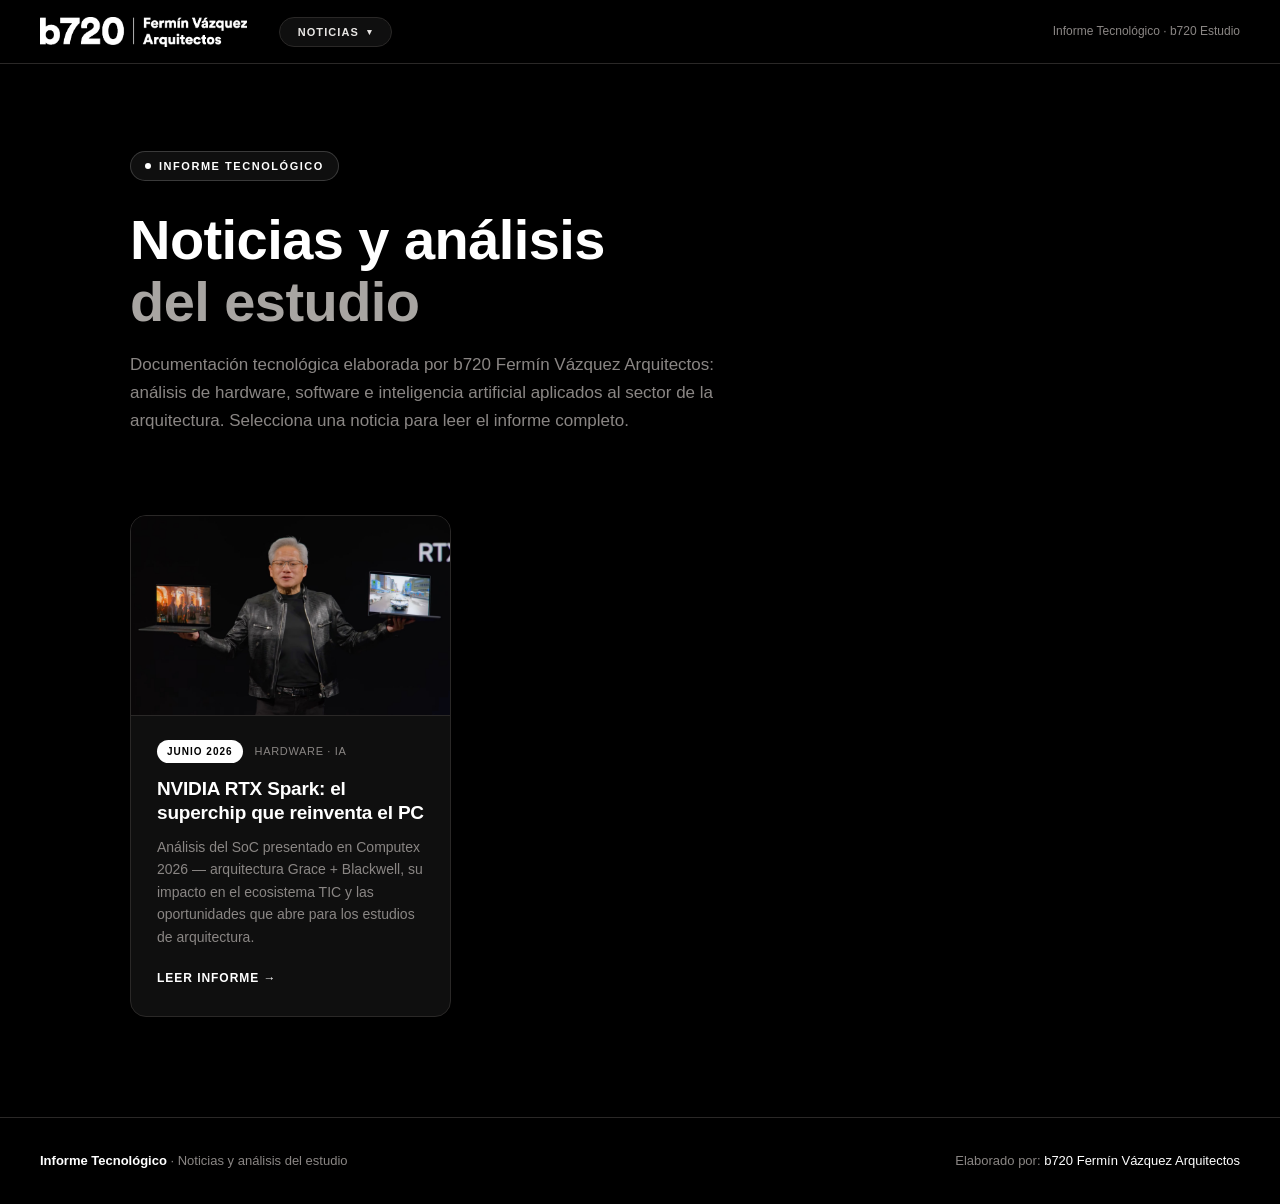
==== index.html @ 9c137f27 "Mover desplegable de noticias junto al logo y añadir noindex El menú Noticias pasa de la derecha a l" ====
<!DOCTYPE html>
<html lang="es">
<head>
  <meta charset="UTF-8" />
  <meta name="viewport" content="width=device-width, initial-scale=1.0" />
  <meta name="robots" content="noindex, nofollow" />
  <title>Informe Tecnológico — b720 Fermín Vázquez Arquitectos</title>
  <style>
    :root {
      /* b720 Fermín Vázquez Arquitectos */
      --brand-d:  #4D4948;
      --brand-l:  #A8A5A2;
      --bg:       #000000;
      --bg2:      #0A0A0A;
      --bg3:      #111111;
      --card:     #0F0F0F;
      --border:   #2A2827;
      --text:     #E8E6E4;
      --muted:    #8A8684;
      --white:    #FFFFFF;
    }

    *, *::before, *::after { box-sizing: border-box; margin: 0; padding: 0; }

    html { scroll-behavior: smooth; }

    body {
      font-family: 'Helvetica Neue', Helvetica, Arial, sans-serif;
      background: var(--bg);
      color: var(--text);
      line-height: 1.7;
      font-size: 16px;
      min-height: 100vh;
      display: flex;
      flex-direction: column;
    }

    a { color: var(--white); text-decoration: none; }

    /* ─── TOPBAR ─────────────────────────────── */
    .topbar {
      position: fixed; top: 0; left: 0; right: 0;
      z-index: 100;
      background: rgba(0,0,0,.94);
      backdrop-filter: blur(12px);
      border-bottom: 1px solid var(--border);
      padding: 0 40px;
      height: 64px;
      display: flex;
      align-items: center;
      justify-content: space-between;
    }
    .topbar-brand { display: flex; align-items: center; }
    .topbar-brand img { height: 30px; width: auto; display: block; }
    .topbar-meta { font-size: 12px; color: var(--muted); }
    @media (max-width: 600px) { .topbar-meta { display: none; } }
    .topbar-left { display: flex; align-items: center; gap: 32px; }

    /* ─── TOPBAR NAV (selector de noticias) ──── */
    .topbar-nav { position: relative; }
    .nav-toggle {
      font-family: inherit;
      font-size: 11px;
      font-weight: 600;
      letter-spacing: .1em;
      text-transform: uppercase;
      color: var(--text);
      background: rgba(255,255,255,.06);
      border: 1px solid var(--border);
      border-radius: 100px;
      padding: 8px 18px;
      cursor: pointer;
      display: inline-flex;
      align-items: center;
      gap: 8px;
      transition: border-color .2s;
    }
    .nav-toggle:hover { border-color: rgba(255,255,255,.45); }
    .nav-toggle .caret { font-size: 9px; transition: transform .2s; }
    .topbar-nav.open .caret { transform: rotate(180deg); }
    .nav-dropdown {
      position: absolute;
      top: calc(100% + 12px);
      left: 0;
      min-width: 340px;
      background: var(--bg2);
      border: 1px solid var(--border);
      border-radius: 12px;
      padding: 8px;
      display: none;
      box-shadow: 0 16px 48px rgba(0,0,0,.6);
    }
    .topbar-nav.open .nav-dropdown { display: block; }
    .nav-dropdown a {
      display: block;
      padding: 12px 14px;
      border-radius: 8px;
      font-size: 13px;
      line-height: 1.45;
      color: var(--text);
    }
    .nav-dropdown a:hover { background: rgba(255,255,255,.06); text-decoration: none; }
    .nav-dropdown .nd-date {
      display: block;
      font-size: 10px;
      letter-spacing: .08em;
      text-transform: uppercase;
      color: var(--muted);
      margin-bottom: 3px;
    }

    /* ─── HEADER ─────────────────────────────── */
    .hub-header {
      padding: 150px 40px 60px;
      max-width: 1100px;
      margin: 0 auto;
      width: 100%;
    }
    .eyebrow {
      display: inline-flex;
      align-items: center;
      gap: 8px;
      font-size: 11px;
      font-weight: 600;
      letter-spacing: .14em;
      text-transform: uppercase;
      color: var(--white);
      background: rgba(255,255,255,.06);
      border: 1px solid rgba(255,255,255,.18);
      padding: 5px 14px;
      border-radius: 100px;
      margin-bottom: 28px;
    }
    .eyebrow::before {
      content: '';
      width: 6px; height: 6px;
      border-radius: 50%;
      background: var(--white);
      animation: pulse 2s infinite;
    }
    @keyframes pulse {
      0%, 100% { opacity: 1; transform: scale(1); }
      50% { opacity: .4; transform: scale(1.4); }
    }
    .hub-header h1 {
      font-size: clamp(32px, 5vw, 56px);
      font-weight: 700;
      line-height: 1.1;
      letter-spacing: -0.01em;
      color: var(--white);
      margin-bottom: 18px;
    }
    .hub-header h1 span { color: var(--brand-l); }
    .hub-sub {
      font-size: clamp(15px, 2vw, 17px);
      color: var(--muted);
      max-width: 620px;
      line-height: 1.65;
    }

    /* ─── GRID DE NOTICIAS ───────────────────── */
    .news-grid {
      max-width: 1100px;
      margin: 0 auto;
      padding: 20px 40px 100px;
      width: 100%;
      display: grid;
      grid-template-columns: repeat(auto-fill, minmax(320px, 1fr));
      gap: 28px;
      flex: 1;
    }
    .news-card {
      display: flex;
      flex-direction: column;
      background: var(--card);
      border: 1px solid var(--border);
      border-radius: 16px;
      overflow: hidden;
      transition: border-color .2s, transform .2s;
    }
    .news-card:hover {
      border-color: rgba(255,255,255,.4);
      transform: translateY(-3px);
      text-decoration: none;
    }
    .news-card img {
      width: 100%;
      height: 200px;
      object-fit: cover;
      display: block;
      border-bottom: 1px solid var(--border);
    }
    .news-body { padding: 24px 26px 28px; display: flex; flex-direction: column; flex: 1; }
    .news-meta {
      display: flex;
      align-items: center;
      gap: 12px;
      margin-bottom: 14px;
      flex-wrap: wrap;
    }
    .news-date {
      font-size: 10px;
      font-weight: 700;
      letter-spacing: .1em;
      text-transform: uppercase;
      color: #000;
      background: var(--white);
      padding: 3px 10px;
      border-radius: 100px;
    }
    .news-tag {
      font-size: 11px;
      letter-spacing: .06em;
      text-transform: uppercase;
      color: var(--muted);
    }
    .news-body h2 {
      font-size: 19px;
      font-weight: 600;
      letter-spacing: -0.01em;
      line-height: 1.3;
      color: var(--white);
      margin-bottom: 10px;
    }
    .news-body p {
      font-size: 14px;
      color: var(--muted);
      line-height: 1.6;
      margin-bottom: 20px;
      flex: 1;
    }
    .news-link {
      font-size: 12px;
      font-weight: 600;
      letter-spacing: .08em;
      text-transform: uppercase;
      color: var(--white);
    }
    .news-card:hover .news-link { text-decoration: underline; }

    /* ─── FOOTER ─────────────────────────────── */
    footer {
      background: var(--bg);
      border-top: 1px solid var(--border);
      padding: 32px 40px;
      display: flex;
      justify-content: space-between;
      align-items: center;
      font-size: 13px;
      color: var(--muted);
      flex-wrap: wrap;
      gap: 12px;
    }
    footer span { color: var(--white); font-weight: 500; }
  </style>
</head>
<body>

<!-- ── TOPBAR ─────────────────────────────────────────── -->
<nav class="topbar">
  <div class="topbar-left">
    <a class="topbar-brand" href="index.html" aria-label="b720 Fermín Vázquez Arquitectos — Inicio">
      <img src="NVIDIA_RTX_Spark_assets/b720_logo_horizontal_white.png" alt="b720 Fermín Vázquez Arquitectos" />
    </a>
    <div class="topbar-nav" id="topbarNav">
      <button class="nav-toggle" type="button" aria-haspopup="true" aria-expanded="false">
        Noticias <span class="caret">▾</span>
      </button>
      <div class="nav-dropdown">
        <a href="NVIDIA_RTX_Spark_Informe_Arquitectura.html">
          <span class="nd-date">Junio 2026</span>
          NVIDIA RTX Spark: el superchip que reinventa el PC
        </a>
        <!-- Añadir aquí nuevas noticias (copiar el bloque <a> anterior) -->
      </div>
    </div>
    <!-- Futuras secciones del menú (Opiniones, Recomendaciones, Extras…):
         copiar aquí otro bloque <div class="topbar-nav"> con su botón y desplegable -->
  </div>
  <span class="topbar-meta">Informe Tecnológico · b720 Estudio</span>
</nav>


<!-- ── CABECERA ───────────────────────────────────────── -->
<header class="hub-header">
  <div class="eyebrow">Informe Tecnológico</div>
  <h1>Noticias y análisis<br/><span>del estudio</span></h1>
  <p class="hub-sub">
    Documentación tecnológica elaborada por b720 Fermín Vázquez Arquitectos:
    análisis de hardware, software e inteligencia artificial aplicados al sector
    de la arquitectura. Selecciona una noticia para leer el informe completo.
  </p>
</header>


<!-- ── NOTICIAS ───────────────────────────────────────── -->
<main class="news-grid">

  <a class="news-card" href="NVIDIA_RTX_Spark_Informe_Arquitectura.html">
    <img src="NVIDIA_RTX_Spark_assets/01-hero-hipertextual.jpg" alt="NVIDIA RTX Spark — anuncio en Computex 2026" />
    <div class="news-body">
      <div class="news-meta">
        <span class="news-date">Junio 2026</span>
        <span class="news-tag">Hardware · IA</span>
      </div>
      <h2>NVIDIA RTX Spark: el superchip que reinventa el PC</h2>
      <p>Análisis del SoC presentado en Computex 2026 — arquitectura Grace + Blackwell,
        su impacto en el ecosistema TIC y las oportunidades que abre para los estudios
        de arquitectura.</p>
      <span class="news-link">Leer informe →</span>
    </div>
  </a>

  <!--
    PLANTILLA PARA AÑADIR UNA NUEVA NOTICIA — copiar este bloque dentro de <main class="news-grid">:

  <a class="news-card" href="RUTA_DEL_INFORME.html">
    <img src="RUTA_DE_LA_IMAGEN.jpg" alt="Descripción de la imagen" />
    <div class="news-body">
      <div class="news-meta">
        <span class="news-date">Mes Año</span>
        <span class="news-tag">Categoría</span>
      </div>
      <h2>Título de la noticia</h2>
      <p>Resumen breve del informe en dos o tres líneas.</p>
      <span class="news-link">Leer informe →</span>
    </div>
  </a>

    Recuerda añadir también la noticia al desplegable "Noticias" de la topbar
    de cada informe HTML.
  -->

</main>


<!-- ── FOOTER ─────────────────────────────────────────── -->
<footer>
  <div>
    <strong style="color:var(--white);">Informe Tecnológico</strong> ·
    Noticias y análisis del estudio
  </div>
  <div>
    Elaborado por: <span>b720 Fermín Vázquez Arquitectos</span>
  </div>
</footer>

<script>
(function () {
  var nav = document.getElementById('topbarNav');
  var toggle = nav.querySelector('.nav-toggle');
  toggle.addEventListener('click', function (e) {
    e.stopPropagation();
    var open = nav.classList.toggle('open');
    toggle.setAttribute('aria-expanded', open);
  });
  document.addEventListener('click', function (e) {
    if (!nav.contains(e.target)) {
      nav.classList.remove('open');
      toggle.setAttribute('aria-expanded', 'false');
    }
  });
})();
</script>

</body>
</html>
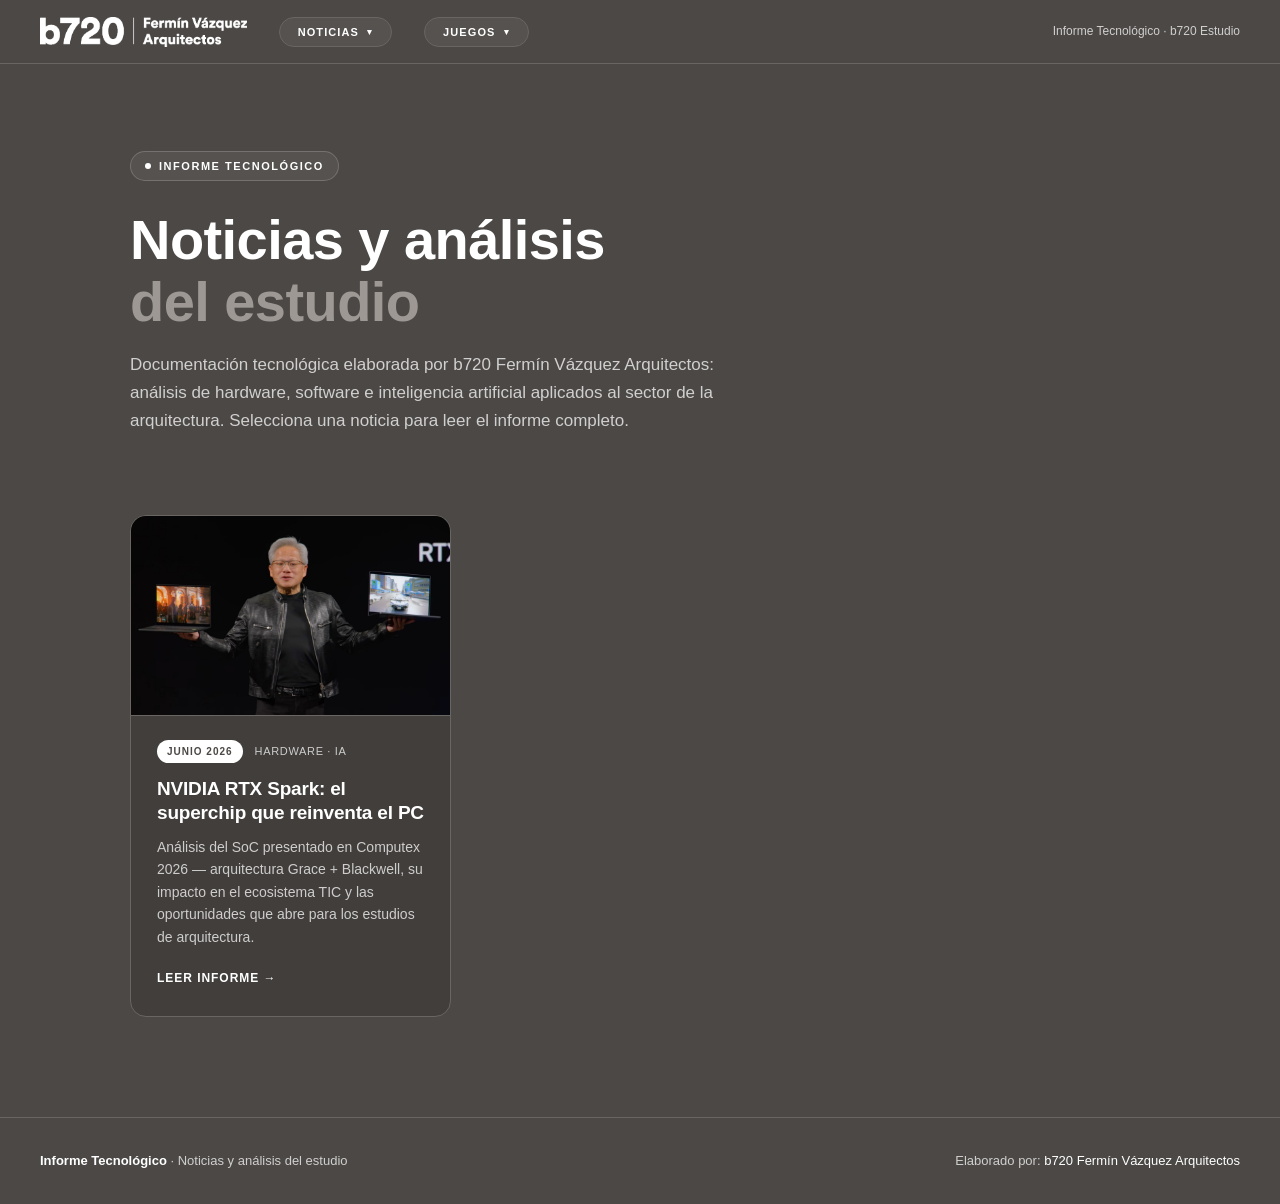
==== commit fe0c39c9: "Añadir desplegable Juegos con Cibergame 1, 2 y 3 y paleta corporativa b720 - Nueva carpeta juegos/ c" ====
--- a/index.html
+++ b/index.html
@@ -7,16 +7,19 @@
   <title>Informe Tecnológico — b720 Fermín Vázquez Arquitectos</title>
   <style>
     :root {
-      /* b720 Fermín Vázquez Arquitectos */
-      --brand-d:  #4D4948;
-      --brand-l:  #A8A5A2;
-      --bg:       #000000;
-      --bg2:      #0A0A0A;
-      --bg3:      #111111;
-      --card:     #0F0F0F;
-      --border:   #2A2827;
-      --text:     #E8E6E4;
-      --muted:    #8A8684;
+      /* Paleta corporativa b720 — IN-Formación v1.3 (Colores.pdf)
+         Pantone Neutral Black #4B4846 · Gris Medio #9D9894 · Gris Claro #F2F1F0
+         Blanco #FFFFFF · Naranja #D27533 — el negro puro (#000) está prohibido.
+         Texto sobre fondo plano: siempre Blanco (nunca Gris Claro). */
+      --brand-d:  #4B4846;
+      --brand-l:  #9D9894;
+      --bg:       #4B4846;
+      --bg2:      #45423F;
+      --bg3:      #3E3B39;
+      --card:     #413E3C;
+      --border:   #696562;
+      --text:     #FFFFFF;
+      --muted:    rgba(255,255,255,.74);
       --white:    #FFFFFF;
     }
 
@@ -41,7 +44,7 @@
     .topbar {
       position: fixed; top: 0; left: 0; right: 0;
       z-index: 100;
-      background: rgba(0,0,0,.94);
+      background: rgba(75,72,70,.96);
       backdrop-filter: blur(12px);
       border-bottom: 1px solid var(--border);
       padding: 0 40px;
@@ -88,7 +91,7 @@
       border-radius: 12px;
       padding: 8px;
       display: none;
-      box-shadow: 0 16px 48px rgba(0,0,0,.6);
+      box-shadow: 0 16px 48px rgba(45,43,42,.6);
     }
     .topbar-nav.open .nav-dropdown { display: block; }
     .nav-dropdown a {
@@ -203,7 +206,7 @@
       font-weight: 700;
       letter-spacing: .1em;
       text-transform: uppercase;
-      color: #000;
+      color: var(--brand-d);
       background: var(--white);
       padding: 3px 10px;
       border-radius: 100px;
@@ -252,6 +255,24 @@
       gap: 12px;
     }
     footer span { color: var(--white); font-weight: 500; }
+
+    /* ─── MÓVIL / TABLET ─────────────────────── */
+    html, body { overflow-x: clip; }
+    @media (max-width: 700px) {
+      .topbar { padding: 0 16px; }
+      .topbar-left { gap: 14px; }
+      .topbar-brand img { height: 24px; }
+      .nav-dropdown {
+        position: fixed;
+        top: 64px;
+        left: 12px;
+        right: 12px;
+        min-width: 0;
+      }
+      .hub-header { padding: 120px 20px 36px; }
+      .news-grid { padding: 10px 20px 70px; grid-template-columns: 1fr; }
+      footer { padding: 24px 20px; }
+    }
   </style>
 </head>
 <body>
@@ -274,6 +295,26 @@
         <!-- Añadir aquí nuevas noticias (copiar el bloque <a> anterior) -->
       </div>
     </div>
+    <div class="topbar-nav">
+      <button class="nav-toggle" type="button" aria-haspopup="true" aria-expanded="false">
+        Juegos <span class="caret">▾</span>
+      </button>
+      <div class="nav-dropdown">
+        <a href="juegos/backs.html" target="_blank" rel="noopener">
+          <span class="nd-date">Cibergame 1</span>
+          El arquitecto atacado — simulador de amenazas
+        </a>
+        <a href="juegos/cibergame2.html" target="_blank" rel="noopener">
+          <span class="nd-date">Cibergame 2</span>
+          Protocolo de seguridad — quiz de ciberseguridad
+        </a>
+        <a href="juegos/cibergame3.html" target="_blank" rel="noopener">
+          <span class="nd-date">Cibergame 3</span>
+          La torre ciberresiliente — contrarreloj por plantas
+        </a>
+        <!-- Añadir aquí nuevos juegos (copiar el bloque <a> anterior) -->
+      </div>
+    </div>
     <!-- Futuras secciones del menú (Opiniones, Recomendaciones, Extras…):
          copiar aquí otro bloque <div class="topbar-nav"> con su botón y desplegable -->
   </div>
@@ -347,18 +388,29 @@
 
 <script>
 (function () {
-  var nav = document.getElementById('topbarNav');
-  var toggle = nav.querySelector('.nav-toggle');
-  toggle.addEventListener('click', function (e) {
-    e.stopPropagation();
-    var open = nav.classList.toggle('open');
-    toggle.setAttribute('aria-expanded', open);
+  var navs = Array.prototype.slice.call(document.querySelectorAll('.topbar-nav'));
+  navs.forEach(function (nav) {
+    var toggle = nav.querySelector('.nav-toggle');
+    toggle.addEventListener('click', function (e) {
+      e.stopPropagation();
+      // Al abrir uno, cerramos los demás
+      navs.forEach(function (otro) {
+        if (otro !== nav) {
+          otro.classList.remove('open');
+          otro.querySelector('.nav-toggle').setAttribute('aria-expanded', 'false');
+        }
+      });
+      var open = nav.classList.toggle('open');
+      toggle.setAttribute('aria-expanded', open);
+    });
   });
   document.addEventListener('click', function (e) {
-    if (!nav.contains(e.target)) {
-      nav.classList.remove('open');
-      toggle.setAttribute('aria-expanded', 'false');
-    }
+    navs.forEach(function (nav) {
+      if (!nav.contains(e.target)) {
+        nav.classList.remove('open');
+        nav.querySelector('.nav-toggle').setAttribute('aria-expanded', 'false');
+      }
+    });
   });
 })();
 </script>
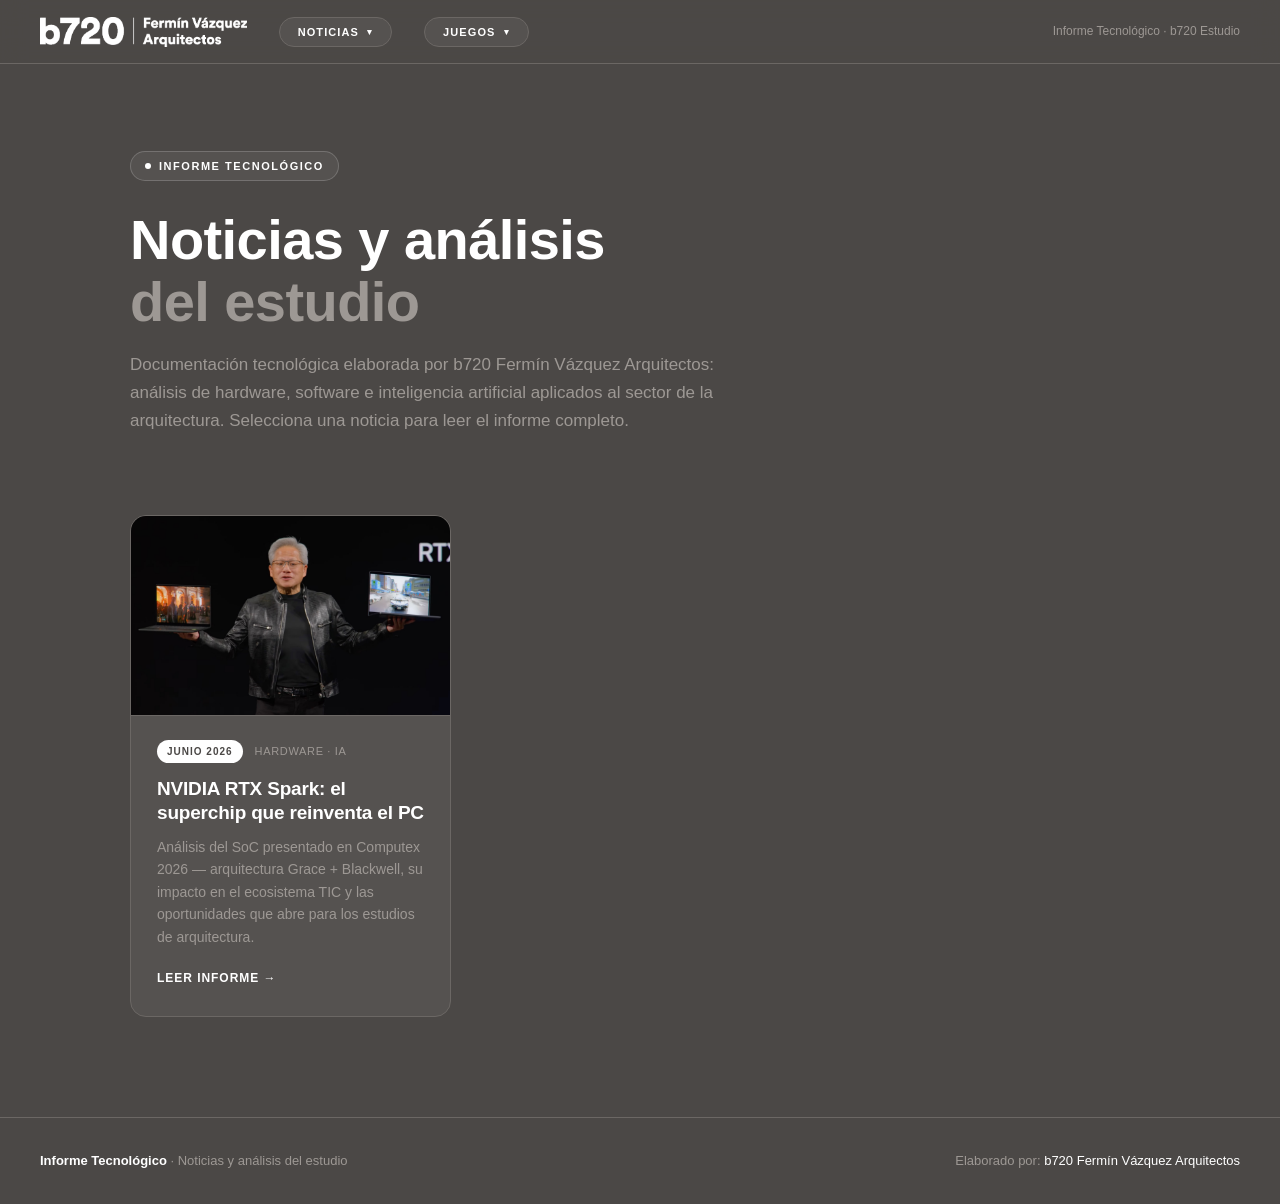
==== commit fdbd802b: "Refinar paleta: superficies elevadas y gris Black 0961 para secundarios Tarjetas y paneles pasan a t" ====
--- a/index.html
+++ b/index.html
@@ -14,12 +14,12 @@
       --brand-d:  #4B4846;
       --brand-l:  #9D9894;
       --bg:       #4B4846;
-      --bg2:      #45423F;
-      --bg3:      #3E3B39;
-      --card:     #413E3C;
-      --border:   #696562;
+      --bg2:      #514E4B; /* Neutral Black elevado (panel) */
+      --bg3:      #555250;
+      --card:     #555250; /* Neutral Black elevado (tarjeta) */
+      --border:   #6B6764;
       --text:     #FFFFFF;
-      --muted:    rgba(255,255,255,.74);
+      --muted:    #9D9894; /* Black 0961 — texto secundario */
       --white:    #FFFFFF;
     }
 
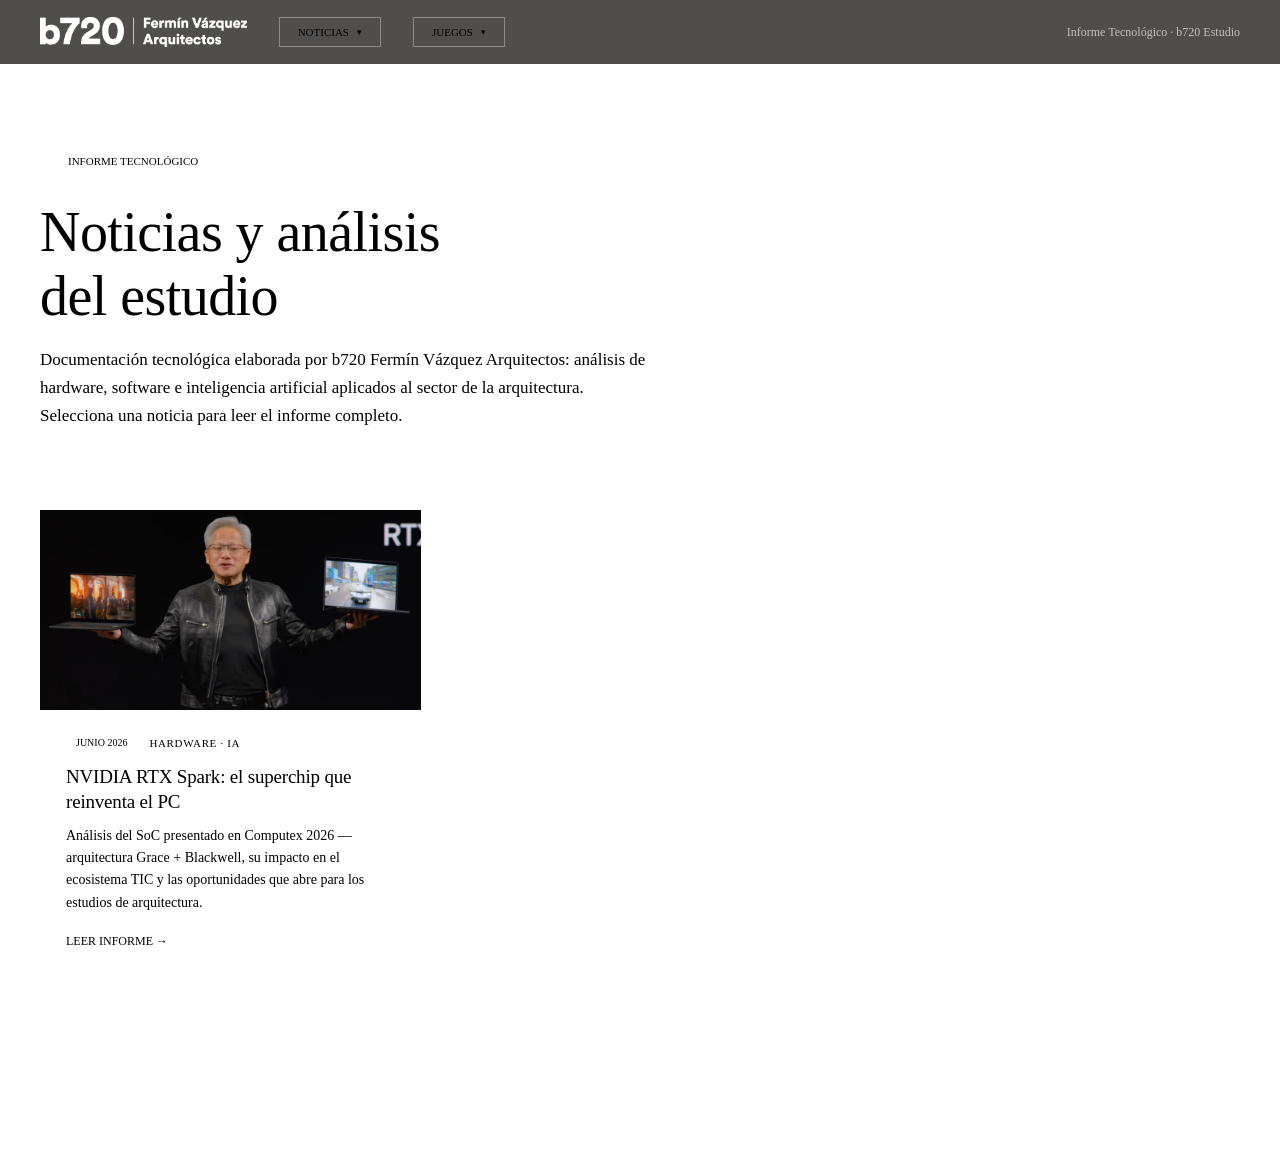
==== commit 95cd91ac: "Piscinas separadas, topbar persistente y torre de plano a edificio - preguntas.js: dos piscinas inde" ====
--- a/index.html
+++ b/index.html
@@ -5,48 +5,42 @@
   <meta name="viewport" content="width=device-width, initial-scale=1.0" />
   <meta name="robots" content="noindex, nofollow" />
   <title>Informe Tecnológico — b720 Fermín Vázquez Arquitectos</title>
+  <link rel="stylesheet" href="design-system/tokens.css" />
   <style>
-    :root {
-      /* Paleta corporativa b720 — IN-Formación v1.3 (Colores.pdf)
-         Pantone Neutral Black #4B4846 · Gris Medio #9D9894 · Gris Claro #F2F1F0
-         Blanco #FFFFFF · Naranja #D27533 — el negro puro (#000) está prohibido.
-         Texto sobre fondo plano: siempre Blanco (nunca Gris Claro). */
-      --brand-d:  #4B4846;
-      --brand-l:  #9D9894;
-      --bg:       #4B4846;
-      --bg2:      #514E4B; /* Neutral Black elevado (panel) */
-      --bg3:      #555250;
-      --card:     #555250; /* Neutral Black elevado (tarjeta) */
-      --border:   #6B6764;
-      --text:     #FFFFFF;
-      --muted:    #9D9894; /* Black 0961 — texto secundario */
-      --white:    #FFFFFF;
-    }
+    /* Estética b720.com — tokens en design-system/tokens.css
+       Combinaciones de color según IN-Formación v1.3 (Colores.pdf):
+       Neutral Black sobre Gris Claro/Blanco · Blanco sobre Neutral Black
+       Black 0961 solo sobre Blanco · negro puro prohibido. */
 
     *, *::before, *::after { box-sizing: border-box; margin: 0; padding: 0; }
 
     html { scroll-behavior: smooth; }
 
     body {
-      font-family: 'Helvetica Neue', Helvetica, Arial, sans-serif;
-      background: var(--bg);
-      color: var(--text);
-      line-height: 1.7;
+      font-family: var(--b720-font-base);
+      background: var(--b720-bg);
+      color: var(--b720-text);
+      line-height: var(--b720-lh-body);
       font-size: 16px;
       min-height: 100vh;
       display: flex;
       flex-direction: column;
     }
 
-    a { color: var(--white); text-decoration: none; }
-
-    /* ─── TOPBAR ─────────────────────────────── */
+    a { color: inherit; text-decoration: none; }
+
+    /* ─── NAVEGACIÓN FLUIDA ──────────────────── */
+    body { animation: pageIn .35s ease; }
+    @keyframes pageIn { from { opacity: 0; } to { opacity: 1; } }
+    body.page-exit { opacity: 0; transition: opacity .22s ease; }
+
+    /* ─── TOPBAR (Blanco sobre Neutral Black) ── */
     .topbar {
       position: fixed; top: 0; left: 0; right: 0;
       z-index: 100;
-      background: rgba(75,72,70,.96);
+      background: rgba(75,72,70,.97);
       backdrop-filter: blur(12px);
-      border-bottom: 1px solid var(--border);
+      color: var(--b720-text-inverse);
       padding: 0 40px;
       height: 64px;
       display: flex;
@@ -55,7 +49,7 @@
     }
     .topbar-brand { display: flex; align-items: center; }
     .topbar-brand img { height: 30px; width: auto; display: block; }
-    .topbar-meta { font-size: 12px; color: var(--muted); }
+    .topbar-meta { font-size: 12px; color: rgba(255,255,255,.65); }
     @media (max-width: 600px) { .topbar-meta { display: none; } }
     .topbar-left { display: flex; align-items: center; gap: 32px; }
 
@@ -64,21 +58,21 @@
     .nav-toggle {
       font-family: inherit;
       font-size: 11px;
-      font-weight: 600;
-      letter-spacing: .1em;
-      text-transform: uppercase;
-      color: var(--text);
-      background: rgba(255,255,255,.06);
-      border: 1px solid var(--border);
-      border-radius: 100px;
+      font-weight: var(--b720-weight-bold);
+      letter-spacing: var(--b720-tracking-label);
+      text-transform: uppercase;
+      color: var(--b720-text-inverse);
+      background: transparent;
+      border: 1px solid rgba(255,255,255,.35);
+      border-radius: var(--b720-radius);
       padding: 8px 18px;
       cursor: pointer;
       display: inline-flex;
       align-items: center;
       gap: 8px;
-      transition: border-color .2s;
-    }
-    .nav-toggle:hover { border-color: rgba(255,255,255,.45); }
+      transition: border-color .2s, color .2s;
+    }
+    .nav-toggle:hover { border-color: var(--b720-accent); color: var(--b720-accent); }
     .nav-toggle .caret { font-size: 9px; transition: transform .2s; }
     .topbar-nav.open .caret { transform: rotate(180deg); }
     .nav-dropdown {
@@ -86,36 +80,57 @@
       top: calc(100% + 12px);
       left: 0;
       min-width: 340px;
-      background: var(--bg2);
-      border: 1px solid var(--border);
-      border-radius: 12px;
+      background: var(--b720-bg-card);
+      border: 1px solid var(--b720-border);
+      border-radius: var(--b720-radius);
       padding: 8px;
       display: none;
-      box-shadow: 0 16px 48px rgba(45,43,42,.6);
+      box-shadow: 0 12px 32px rgba(75,72,70,.18);
+      color: var(--b720-text);
     }
     .topbar-nav.open .nav-dropdown { display: block; }
     .nav-dropdown a {
       display: block;
       padding: 12px 14px;
-      border-radius: 8px;
+      border-radius: var(--b720-radius);
       font-size: 13px;
       line-height: 1.45;
-      color: var(--text);
-    }
-    .nav-dropdown a:hover { background: rgba(255,255,255,.06); text-decoration: none; }
+      color: var(--b720-text);
+    }
+    .nav-dropdown a:hover { background: var(--b720-gris-claro); text-decoration: none; }
     .nav-dropdown .nd-date {
       display: block;
       font-size: 10px;
-      letter-spacing: .08em;
-      text-transform: uppercase;
-      color: var(--muted);
+      letter-spacing: var(--b720-tracking-label);
+      text-transform: uppercase;
+      color: var(--b720-text-muted);
       margin-bottom: 3px;
+    }
+    /* Juego retirado: visible pero sin enlace */
+    .nav-dropdown .nd-item-off {
+      display: block;
+      padding: 12px 14px;
+      border-radius: var(--b720-radius);
+      font-size: 13px;
+      line-height: 1.45;
+      color: var(--b720-text-muted);
+      opacity: .65;
+      cursor: not-allowed;
+      user-select: none;
+    }
+    .nav-dropdown .nd-item-off .nd-off {
+      display: block;
+      margin-top: 3px;
+      font-size: 10px;
+      letter-spacing: var(--b720-tracking-label);
+      text-transform: uppercase;
+      color: var(--b720-text-muted);
     }
 
     /* ─── HEADER ─────────────────────────────── */
     .hub-header {
       padding: 150px 40px 60px;
-      max-width: 1100px;
+      max-width: var(--b720-container);
       margin: 0 auto;
       width: 100%;
     }
@@ -124,21 +139,21 @@
       align-items: center;
       gap: 8px;
       font-size: 11px;
-      font-weight: 600;
-      letter-spacing: .14em;
-      text-transform: uppercase;
-      color: var(--white);
-      background: rgba(255,255,255,.06);
-      border: 1px solid rgba(255,255,255,.18);
+      font-weight: var(--b720-weight-bold);
+      letter-spacing: var(--b720-tracking-label);
+      text-transform: uppercase;
+      color: var(--b720-text);
+      border: 1px solid var(--b720-neutral-black);
       padding: 5px 14px;
-      border-radius: 100px;
+      border-radius: var(--b720-radius);
       margin-bottom: 28px;
+      background: var(--b720-bg-card);
     }
     .eyebrow::before {
       content: '';
       width: 6px; height: 6px;
       border-radius: 50%;
-      background: var(--white);
+      background: var(--b720-naranja);
       animation: pulse 2s infinite;
     }
     @keyframes pulse {
@@ -147,23 +162,26 @@
     }
     .hub-header h1 {
       font-size: clamp(32px, 5vw, 56px);
-      font-weight: 700;
-      line-height: 1.1;
+      font-weight: var(--b720-weight-bold);
+      line-height: var(--b720-lh-heading);
       letter-spacing: -0.01em;
-      color: var(--white);
+      color: var(--b720-text);
       margin-bottom: 18px;
     }
-    .hub-header h1 span { color: var(--brand-l); }
+    /* Resaltado tipo marcador, como los subrayados amarillos de b720.com */
+    .hub-header h1 span {
+      background: linear-gradient(transparent 58%, var(--b720-accent) 58%);
+    }
     .hub-sub {
       font-size: clamp(15px, 2vw, 17px);
-      color: var(--muted);
+      color: var(--b720-text);
       max-width: 620px;
       line-height: 1.65;
     }
 
     /* ─── GRID DE NOTICIAS ───────────────────── */
     .news-grid {
-      max-width: 1100px;
+      max-width: var(--b720-container);
       margin: 0 auto;
       padding: 20px 40px 100px;
       width: 100%;
@@ -175,15 +193,16 @@
     .news-card {
       display: flex;
       flex-direction: column;
-      background: var(--card);
-      border: 1px solid var(--border);
-      border-radius: 16px;
+      background: var(--b720-bg-card);
+      border: 1px solid var(--b720-surface-2);
+      border-radius: var(--b720-radius);
       overflow: hidden;
-      transition: border-color .2s, transform .2s;
+      transition: border-color .2s, transform .2s, box-shadow .2s;
     }
     .news-card:hover {
-      border-color: rgba(255,255,255,.4);
+      border-color: var(--b720-neutral-black);
       transform: translateY(-3px);
+      box-shadow: 0 12px 32px rgba(75,72,70,.14);
       text-decoration: none;
     }
     .news-card img {
@@ -191,7 +210,7 @@
       height: 200px;
       object-fit: cover;
       display: block;
-      border-bottom: 1px solid var(--border);
+      border-bottom: 1px solid var(--b720-surface-2);
     }
     .news-body { padding: 24px 26px 28px; display: flex; flex-direction: column; flex: 1; }
     .news-meta {
@@ -203,58 +222,174 @@
     }
     .news-date {
       font-size: 10px;
-      font-weight: 700;
-      letter-spacing: .1em;
-      text-transform: uppercase;
-      color: var(--brand-d);
-      background: var(--white);
+      font-weight: var(--b720-weight-bold);
+      letter-spacing: var(--b720-tracking-label);
+      text-transform: uppercase;
+      color: var(--b720-neutral-black);
+      background: var(--b720-accent);
       padding: 3px 10px;
-      border-radius: 100px;
+      border-radius: var(--b720-radius);
     }
     .news-tag {
       font-size: 11px;
       letter-spacing: .06em;
       text-transform: uppercase;
-      color: var(--muted);
+      color: var(--b720-text-muted);
     }
     .news-body h2 {
       font-size: 19px;
-      font-weight: 600;
+      font-weight: var(--b720-weight-bold);
       letter-spacing: -0.01em;
       line-height: 1.3;
-      color: var(--white);
+      color: var(--b720-text);
       margin-bottom: 10px;
     }
     .news-body p {
       font-size: 14px;
-      color: var(--muted);
+      color: var(--b720-text-muted);
       line-height: 1.6;
       margin-bottom: 20px;
       flex: 1;
     }
     .news-link {
+      align-self: flex-start;
       font-size: 12px;
-      font-weight: 600;
-      letter-spacing: .08em;
-      text-transform: uppercase;
-      color: var(--white);
-    }
-    .news-card:hover .news-link { text-decoration: underline; }
-
-    /* ─── FOOTER ─────────────────────────────── */
+      font-weight: var(--b720-weight-bold);
+      letter-spacing: var(--b720-tracking-label);
+      text-transform: uppercase;
+      color: var(--b720-text);
+      border-bottom: 2px solid var(--b720-accent);
+      padding-bottom: 2px;
+    }
+    .news-card:hover .news-link { background: var(--b720-accent); }
+
+    /* ─── FOOTER (Blanco sobre Neutral Black) ── */
     footer {
-      background: var(--bg);
-      border-top: 1px solid var(--border);
+      background: var(--b720-bg-inverse);
+      color: rgba(255,255,255,.65);
       padding: 32px 40px;
       display: flex;
       justify-content: space-between;
       align-items: center;
       font-size: 13px;
-      color: var(--muted);
       flex-wrap: wrap;
       gap: 12px;
     }
-    footer span { color: var(--white); font-weight: 500; }
+    footer span { color: var(--b720-text-inverse); font-weight: 500; }
+
+    /* ─── MENÚ LATERAL (móvil, estilo b720.com) ─ */
+    .menu-btn {
+      display: none;
+      flex-direction: column;
+      justify-content: center;
+      gap: 5px;
+      width: 42px;
+      height: 42px;
+      padding: 9px;
+      background: none;
+      border: none;
+      cursor: pointer;
+    }
+    .menu-btn span {
+      display: block;
+      height: 2px;
+      width: 100%;
+      background: var(--b720-blanco);
+      border-radius: 2px;
+    }
+    .drawer-overlay {
+      position: fixed;
+      inset: 0;
+      z-index: 290;
+      background: rgba(75,72,70,.55);
+      backdrop-filter: blur(3px);
+      opacity: 0;
+      pointer-events: none;
+      transition: opacity .3s ease;
+    }
+    .drawer-overlay.show { opacity: 1; pointer-events: auto; }
+    .drawer {
+      position: fixed;
+      top: 0; right: 0; bottom: 0;
+      z-index: 295;
+      width: min(82vw, 340px);
+      background: var(--b720-bg-inverse);
+      color: var(--b720-text-inverse);
+      border-left: 1px solid rgba(255,255,255,.16);
+      transform: translateX(100%);
+      transition: transform .3s ease;
+      display: flex;
+      flex-direction: column;
+      overflow-y: auto;
+    }
+    .drawer.open { transform: translateX(0); }
+    .drawer-head {
+      display: flex;
+      align-items: center;
+      justify-content: space-between;
+      padding: 16px 20px;
+      border-bottom: 1px solid rgba(255,255,255,.16);
+      flex-shrink: 0;
+    }
+    .drawer-head img { height: 24px; width: auto; display: block; }
+    .drawer-close {
+      font-family: inherit;
+      background: none;
+      border: 1px solid rgba(255,255,255,.35);
+      color: var(--b720-text-inverse);
+      width: 34px;
+      height: 34px;
+      border-radius: 50%;
+      cursor: pointer;
+      font-size: 14px;
+      line-height: 1;
+    }
+    .drawer-nav { padding: 4px 0 32px; }
+    .drawer-group {
+      font-size: 10px;
+      font-weight: var(--b720-weight-bold);
+      letter-spacing: var(--b720-tracking-label);
+      text-transform: uppercase;
+      color: rgba(255,255,255,.6);
+      padding: 24px 24px 10px;
+    }
+    .drawer-nav a {
+      display: block;
+      padding: 13px 24px;
+      font-size: 15px;
+      font-weight: 500;
+      color: var(--b720-text-inverse);
+      line-height: 1.4;
+      border-left: 3px solid transparent;
+    }
+    .drawer-nav a:hover { background: rgba(255,255,255,.08); text-decoration: none; }
+    .drawer-nav a.active { border-left-color: var(--b720-accent); background: rgba(255,255,255,.05); }
+    .drawer-nav a span {
+      display: block;
+      font-size: 11px;
+      color: rgba(255,255,255,.6);
+      margin-top: 2px;
+    }
+    /* Juego retirado: visible pero sin enlace */
+    .drawer-nav .drawer-off {
+      display: block;
+      padding: 13px 24px;
+      font-size: 15px;
+      font-weight: 500;
+      line-height: 1.4;
+      color: rgba(255,255,255,.55);
+      opacity: .7;
+      cursor: not-allowed;
+      user-select: none;
+      border-left: 3px solid transparent;
+    }
+    .drawer-nav .drawer-off span {
+      display: block;
+      font-size: 11px;
+      margin-top: 2px;
+      letter-spacing: .06em;
+      text-transform: uppercase;
+    }
 
     /* ─── MÓVIL / TABLET ─────────────────────── */
     html, body { overflow-x: clip; }
@@ -262,13 +397,9 @@
       .topbar { padding: 0 16px; }
       .topbar-left { gap: 14px; }
       .topbar-brand img { height: 24px; }
-      .nav-dropdown {
-        position: fixed;
-        top: 64px;
-        left: 12px;
-        right: 12px;
-        min-width: 0;
-      }
+      .topbar-nav { display: none; }
+      .topbar-meta { display: none; }
+      .menu-btn { display: flex; }
       .hub-header { padding: 120px 20px 36px; }
       .news-grid { padding: 10px 20px 70px; grid-template-columns: 1fr; }
       footer { padding: 24px 20px; }
@@ -300,15 +431,16 @@
         Juegos <span class="caret">▾</span>
       </button>
       <div class="nav-dropdown">
-        <a href="juegos/backs.html" target="_blank" rel="noopener">
+        <span class="nd-item-off" aria-disabled="true">
           <span class="nd-date">Cibergame 1</span>
-          El arquitecto atacado — simulador de amenazas
-        </a>
-        <a href="juegos/cibergame2.html" target="_blank" rel="noopener">
+          El arquitecto atacado
+          <span class="nd-off">No disponible</span>
+        </span>
+        <a href="juegos/cibergame2.html">
           <span class="nd-date">Cibergame 2</span>
           Protocolo de seguridad — quiz de ciberseguridad
         </a>
-        <a href="juegos/cibergame3.html" target="_blank" rel="noopener">
+        <a href="juegos/cibergame3.html">
           <span class="nd-date">Cibergame 3</span>
           La torre ciberresiliente — contrarreloj por plantas
         </a>
@@ -319,7 +451,30 @@
          copiar aquí otro bloque <div class="topbar-nav"> con su botón y desplegable -->
   </div>
   <span class="topbar-meta">Informe Tecnológico · b720 Estudio</span>
+  <button class="menu-btn" id="menuBtn" type="button" aria-label="Abrir menú" aria-expanded="false">
+    <span></span><span></span><span></span>
+  </button>
 </nav>
+
+<!-- ── MENÚ LATERAL (móvil) ────────────────────────────── -->
+<div class="drawer-overlay" id="drawerOverlay"></div>
+<aside class="drawer" id="drawer" aria-label="Menú de navegación">
+  <div class="drawer-head">
+    <img src="NVIDIA_RTX_Spark_assets/b720_logo_horizontal_white.png" alt="b720 Fermín Vázquez Arquitectos" />
+    <button class="drawer-close" id="drawerClose" type="button" aria-label="Cerrar menú">✕</button>
+  </div>
+  <nav class="drawer-nav">
+    <div class="drawer-group">Noticias</div>
+    <a href="NVIDIA_RTX_Spark_Informe_Arquitectura.html">NVIDIA RTX Spark: el superchip que reinventa el PC<span>Junio 2026</span></a>
+    <!-- Añadir aquí nuevas noticias (copiar el bloque <a> anterior) -->
+    <a href="index.html" class="active">Ver todas las noticias<span>Inicio</span></a>
+    <div class="drawer-group">Juegos</div>
+    <span class="drawer-off" aria-disabled="true">El arquitecto atacado<span>Cibergame 1 · No disponible</span></span>
+    <a href="juegos/cibergame2.html">Protocolo de seguridad<span>Cibergame 2 · quiz de ciberseguridad</span></a>
+    <a href="juegos/cibergame3.html">La torre ciberresiliente<span>Cibergame 3 · contrarreloj por plantas</span></a>
+    <!-- Añadir aquí nuevos juegos (copiar el bloque <a> anterior) -->
+  </nav>
+</aside>
 
 
 <!-- ── CABECERA ───────────────────────────────────────── -->
@@ -378,7 +533,7 @@
 <!-- ── FOOTER ─────────────────────────────────────────── -->
 <footer>
   <div>
-    <strong style="color:var(--white);">Informe Tecnológico</strong> ·
+    <strong style="color:var(--b720-blanco);">Informe Tecnológico</strong> ·
     Noticias y análisis del estudio
   </div>
   <div>
@@ -412,6 +567,45 @@
       }
     });
   });
+
+  // Menú lateral (móvil)
+  var drawer = document.getElementById('drawer');
+  var drawerOverlay = document.getElementById('drawerOverlay');
+  var menuBtn = document.getElementById('menuBtn');
+  function cerrarDrawer() {
+    drawer.classList.remove('open');
+    drawerOverlay.classList.remove('show');
+    menuBtn.setAttribute('aria-expanded', 'false');
+    document.body.style.overflow = '';
+  }
+  menuBtn.addEventListener('click', function () {
+    drawer.classList.add('open');
+    drawerOverlay.classList.add('show');
+    menuBtn.setAttribute('aria-expanded', 'true');
+    document.body.style.overflow = 'hidden';
+  });
+  document.getElementById('drawerClose').addEventListener('click', cerrarDrawer);
+  drawerOverlay.addEventListener('click', cerrarDrawer);
+  document.addEventListener('keydown', function (e) { if (e.key === 'Escape') cerrarDrawer(); });
+
+  // Navegación fluida: fundido de salida antes de cambiar de página
+  var enlaces = Array.prototype.slice.call(document.querySelectorAll('.nav-dropdown a, .drawer-nav a'));
+  enlaces.forEach(function (link) {
+    if (link.target === '_blank') return;
+    link.addEventListener('click', function (e) {
+      e.preventDefault();
+      var href = link.getAttribute('href');
+      document.body.classList.add('page-exit');
+      setTimeout(function () { window.location.href = href; }, 220);
+    });
+  });
+  // Si se vuelve con el botón "atrás" (bfcache), restauramos la opacidad
+  window.addEventListener('pageshow', function (e) {
+    if (e.persisted) {
+      document.body.classList.remove('page-exit');
+      cerrarDrawer();
+    }
+  });
 })();
 </script>
 
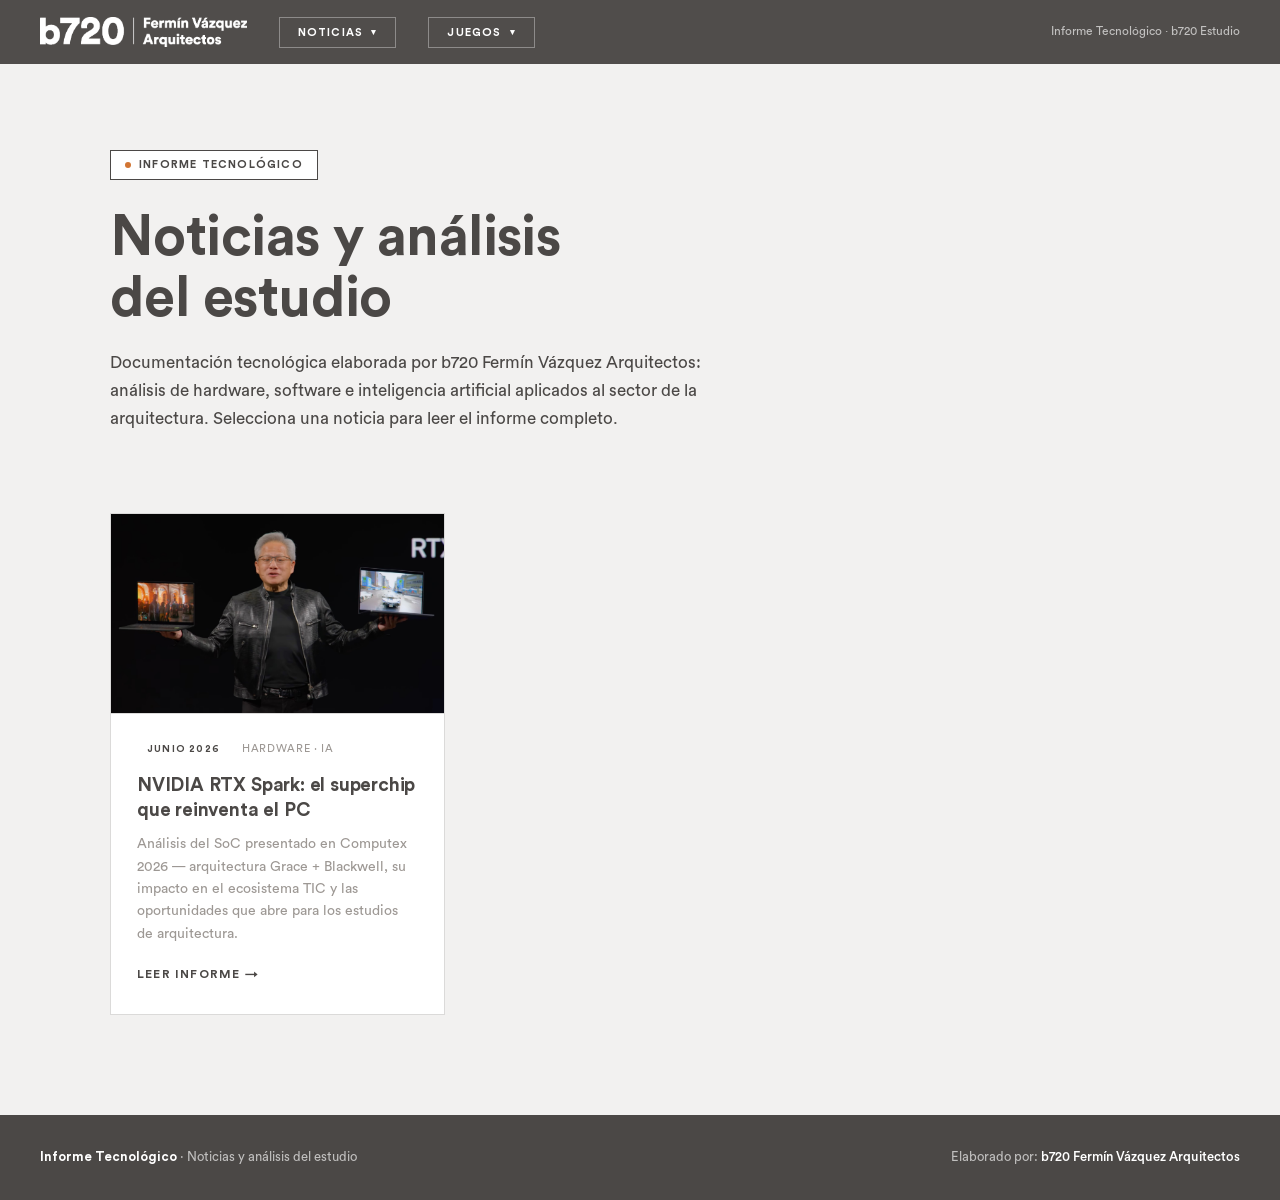
==== commit 4258a96a: "Topbar unica compartida entre el hub y los juegos (design-system/topbar.css) Co-Authored-By: Claude " ====
--- a/index.html
+++ b/index.html
@@ -6,6 +6,7 @@
   <meta name="robots" content="noindex, nofollow" />
   <title>Informe Tecnológico — b720 Fermín Vázquez Arquitectos</title>
   <link rel="stylesheet" href="design-system/tokens.css" />
+  <link rel="stylesheet" href="design-system/topbar.css" />
   <style>
     /* Estética b720.com — tokens en design-system/tokens.css
        Combinaciones de color según IN-Formación v1.3 (Colores.pdf):
@@ -34,98 +35,7 @@
     @keyframes pageIn { from { opacity: 0; } to { opacity: 1; } }
     body.page-exit { opacity: 0; transition: opacity .22s ease; }
 
-    /* ─── TOPBAR (Blanco sobre Neutral Black) ── */
-    .topbar {
-      position: fixed; top: 0; left: 0; right: 0;
-      z-index: 100;
-      background: rgba(75,72,70,.97);
-      backdrop-filter: blur(12px);
-      color: var(--b720-text-inverse);
-      padding: 0 40px;
-      height: 64px;
-      display: flex;
-      align-items: center;
-      justify-content: space-between;
-    }
-    .topbar-brand { display: flex; align-items: center; }
-    .topbar-brand img { height: 30px; width: auto; display: block; }
-    .topbar-meta { font-size: 12px; color: rgba(255,255,255,.65); }
-    @media (max-width: 600px) { .topbar-meta { display: none; } }
-    .topbar-left { display: flex; align-items: center; gap: 32px; }
-
-    /* ─── TOPBAR NAV (selector de noticias) ──── */
-    .topbar-nav { position: relative; }
-    .nav-toggle {
-      font-family: inherit;
-      font-size: 11px;
-      font-weight: var(--b720-weight-bold);
-      letter-spacing: var(--b720-tracking-label);
-      text-transform: uppercase;
-      color: var(--b720-text-inverse);
-      background: transparent;
-      border: 1px solid rgba(255,255,255,.35);
-      border-radius: var(--b720-radius);
-      padding: 8px 18px;
-      cursor: pointer;
-      display: inline-flex;
-      align-items: center;
-      gap: 8px;
-      transition: border-color .2s, color .2s;
-    }
-    .nav-toggle:hover { border-color: var(--b720-accent); color: var(--b720-accent); }
-    .nav-toggle .caret { font-size: 9px; transition: transform .2s; }
-    .topbar-nav.open .caret { transform: rotate(180deg); }
-    .nav-dropdown {
-      position: absolute;
-      top: calc(100% + 12px);
-      left: 0;
-      min-width: 340px;
-      background: var(--b720-bg-card);
-      border: 1px solid var(--b720-border);
-      border-radius: var(--b720-radius);
-      padding: 8px;
-      display: none;
-      box-shadow: 0 12px 32px rgba(75,72,70,.18);
-      color: var(--b720-text);
-    }
-    .topbar-nav.open .nav-dropdown { display: block; }
-    .nav-dropdown a {
-      display: block;
-      padding: 12px 14px;
-      border-radius: var(--b720-radius);
-      font-size: 13px;
-      line-height: 1.45;
-      color: var(--b720-text);
-    }
-    .nav-dropdown a:hover { background: var(--b720-gris-claro); text-decoration: none; }
-    .nav-dropdown .nd-date {
-      display: block;
-      font-size: 10px;
-      letter-spacing: var(--b720-tracking-label);
-      text-transform: uppercase;
-      color: var(--b720-text-muted);
-      margin-bottom: 3px;
-    }
-    /* Juego retirado: visible pero sin enlace */
-    .nav-dropdown .nd-item-off {
-      display: block;
-      padding: 12px 14px;
-      border-radius: var(--b720-radius);
-      font-size: 13px;
-      line-height: 1.45;
-      color: var(--b720-text-muted);
-      opacity: .65;
-      cursor: not-allowed;
-      user-select: none;
-    }
-    .nav-dropdown .nd-item-off .nd-off {
-      display: block;
-      margin-top: 3px;
-      font-size: 10px;
-      letter-spacing: var(--b720-tracking-label);
-      text-transform: uppercase;
-      color: var(--b720-text-muted);
-    }
+    /* ─── TOPBAR: estilos compartidos en design-system/topbar.css ── */
 
     /* ─── HEADER ─────────────────────────────── */
     .hub-header {
@@ -394,11 +304,9 @@
     /* ─── MÓVIL / TABLET ─────────────────────── */
     html, body { overflow-x: clip; }
     @media (max-width: 700px) {
-      .topbar { padding: 0 16px; }
-      .topbar-left { gap: 14px; }
-      .topbar-brand img { height: 24px; }
+      /* tamaños móviles de la topbar en design-system/topbar.css;
+         aquí solo lo propio del hub: ocultar nav y mostrar hamburguesa */
       .topbar-nav { display: none; }
-      .topbar-meta { display: none; }
       .menu-btn { display: flex; }
       .hub-header { padding: 120px 20px 36px; }
       .news-grid { padding: 10px 20px 70px; grid-template-columns: 1fr; }
--- a/design-system/tokens.css
+++ b/design-system/tokens.css
@@ -0,0 +1,82 @@
+/* ============================================================
+   Design tokens — b720 Fermín Vázquez Arquitectos
+   Fuentes: b720.com/es/ (kit Elementor, 2026-06-12)
+            + manual IN-Formación v1.3 (Colores.pdf)
+   Regla de oro: el negro puro #000 está PROHIBIDO.
+   ============================================================ */
+
+/* Circular Std — autoalojada en este repo (design-system/fonts/),
+   con el hotlink de b720.com como respaldo si faltara el archivo. */
+@font-face {
+  font-family: 'Circular';
+  font-style: normal;
+  font-weight: 400;
+  font-display: swap;
+  src: url('fonts/CircularStd-Book.otf') format('opentype'),
+       url('https://b720.com/wp-content/uploads/2022/02/CircularStd-Book.woff2') format('woff2');
+}
+@font-face {
+  font-family: 'Circular';
+  font-style: normal;
+  font-weight: 500;
+  font-display: swap;
+  src: url('fonts/CircularStd-Medium.otf') format('opentype');
+}
+@font-face {
+  font-family: 'Circular';
+  font-style: normal;
+  font-weight: 700;
+  font-display: swap;
+  src: url('fonts/CircularStd-Bold.ttf') format('truetype'),
+       url('https://b720.com/wp-content/uploads/2022/02/CircularStd-Bold.woff2') format('woff2');
+}
+@font-face {
+  font-family: 'Circular';
+  font-style: normal;
+  font-weight: 900;
+  font-display: swap;
+  src: url('fonts/CircularStd-Black.otf') format('opentype');
+}
+
+:root {
+  /* —— Paleta principal (Colores.pdf) ——————————— */
+  --b720-gris-claro:    #F2F1F0;  /* fondo de página; nunca como texto */
+  --b720-black-0961:    #9D9894;  /* texto secundario sobre blanco     */
+  --b720-neutral-black: #4B4846;  /* el oscuro corporativo             */
+  --b720-blanco:        #FFFFFF;  /* texto/logos sobre fondos oscuros  */
+
+  /* —— Secundarios (Colores.pdf) ———————————————— */
+  --b720-azul:    #116188;
+  --b720-verde:   #879F41;
+  --b720-naranja: #D27533;
+
+  /* —— Tokens web (extraídos de b720.com) ———————— */
+  /* PROHIBIDO: el amarillo NO forma parte de la identidad b720.
+     El acento del informe es el Azul corporativo (--b720-azul). No reintroducir
+     #FFFD00 ni #F9F8A6 — el usuario lo desmintió explícitamente. */
+  --b720-surface-1:   #E3E0DC;
+  --b720-surface-2:   #DBDAD9;
+  --b720-surface-3:   #CECCCB;
+
+  /* —— Semánticos ——————————————————————————————— */
+  --b720-bg:           var(--b720-gris-claro);
+  --b720-bg-card:      var(--b720-blanco);
+  --b720-bg-inverse:   var(--b720-neutral-black); /* topbar/footer: Blanco sobre Neutral Black */
+  --b720-text:         var(--b720-neutral-black);
+  --b720-text-muted:   var(--b720-black-0961);
+  --b720-text-inverse: var(--b720-blanco);
+  --b720-border:       var(--b720-surface-3);
+
+  /* —— Tipografía ——————————————————————————————— */
+  --b720-font-base: 'Circular', 'Helvetica Neue', Helvetica, Arial, sans-serif;
+  --b720-weight-book: 400;
+  --b720-weight-bold: 700;   /* títulos h1–h4 siempre bold */
+  --b720-lh-heading: 1.1;
+  --b720-lh-body: 1.6;
+  --b720-tracking-label: 1.2px;
+
+  /* —— Layout ———————————————————————————————————— */
+  --b720-container: 1140px;  /* ancho de contenedor de b720.com   */
+  --b720-radius: 0;          /* identidad plana: esquinas rectas  */
+  --b720-shadow-subtle: 0 1px 0 rgba(75, 72, 70, 0.08);
+}
--- a/design-system/topbar.css
+++ b/design-system/topbar.css
@@ -0,0 +1,124 @@
+/* ============================================================
+   Topbar compartida — b720 Fermín Vázquez Arquitectos
+   La usan index.html y juegos/*.html para que la barra sea
+   idéntica en todo el sitio. Requiere tokens.css (variables
+   --b720-* y la fuente Circular autoalojada).
+   Combinación: Blanco sobre Pantone Neutral Black.
+   ============================================================ */
+
+.topbar {
+  position: fixed; top: 0; left: 0; right: 0;
+  z-index: 100;
+  background: rgba(75,72,70,.97);
+  backdrop-filter: blur(12px);
+  font-family: var(--b720-font-base);
+  color: var(--b720-text-inverse);
+  padding: 0 40px;
+  height: 64px;
+  display: flex;
+  align-items: center;
+  justify-content: space-between;
+}
+.topbar-brand { display: flex; align-items: center; transition: opacity .2s; }
+.topbar-brand:hover { opacity: .75; }
+.topbar-brand img { height: 30px; width: auto; display: block; }
+.topbar-meta { font-size: 12px; color: rgba(255,255,255,.65); }
+.topbar-left { display: flex; align-items: center; gap: 32px; }
+
+/* ─── Desplegables (Noticias, Juegos…) ─────────────────── */
+.topbar-nav { position: relative; }
+.nav-toggle {
+  font-family: inherit;
+  font-size: 11px;
+  font-weight: var(--b720-weight-bold);
+  letter-spacing: var(--b720-tracking-label);
+  text-transform: uppercase;
+  color: var(--b720-text-inverse);
+  background: transparent;
+  border: 1px solid rgba(255,255,255,.35);
+  border-radius: var(--b720-radius);
+  padding: 8px 18px;
+  cursor: pointer;
+  display: inline-flex;
+  align-items: center;
+  gap: 8px;
+  transition: border-color .2s;
+}
+.nav-toggle:hover { border-color: var(--b720-blanco); }
+.nav-toggle .caret { font-size: 9px; transition: transform .2s; }
+.topbar-nav.open .caret { transform: rotate(180deg); }
+
+/* Tarjeta blanca: Neutral Black sobre Blanco */
+.nav-dropdown {
+  position: absolute;
+  top: calc(100% + 12px);
+  left: 0;
+  min-width: 340px;
+  background: var(--b720-bg-card);
+  border: 1px solid var(--b720-border);
+  border-radius: var(--b720-radius);
+  padding: 8px;
+  display: none;
+  box-shadow: 0 12px 32px rgba(75,72,70,.18);
+  color: var(--b720-text);
+  z-index: 200;
+}
+.topbar-nav.open .nav-dropdown { display: block; }
+.nav-dropdown a {
+  display: block;
+  padding: 12px 14px;
+  border-radius: var(--b720-radius);
+  font-size: 13px;
+  line-height: 1.45;
+  color: var(--b720-text);
+  text-decoration: none;
+}
+.nav-dropdown a:hover { background: var(--b720-gris-claro); text-decoration: none; }
+.nav-dropdown a.active {
+  background: var(--b720-gris-claro);
+  box-shadow: inset 3px 0 0 var(--b720-neutral-black);
+}
+.nav-dropdown .nd-date {
+  display: block;
+  font-size: 10px;
+  letter-spacing: var(--b720-tracking-label);
+  text-transform: uppercase;
+  color: var(--b720-text-muted);
+  margin-bottom: 3px;
+}
+.nav-dropdown .nd-all {
+  margin-top: 4px;
+  border-top: 1px solid var(--b720-border);
+  font-size: 12px;
+  color: var(--b720-text-muted);
+}
+/* Juego retirado: visible pero sin enlace */
+.nav-dropdown .nd-item-off {
+  display: block;
+  padding: 12px 14px;
+  border-radius: var(--b720-radius);
+  font-size: 13px;
+  line-height: 1.45;
+  color: var(--b720-text-muted);
+  opacity: .65;
+  cursor: not-allowed;
+  user-select: none;
+}
+.nav-dropdown .nd-item-off .nd-off {
+  display: block;
+  margin-top: 3px;
+  font-size: 10px;
+  letter-spacing: var(--b720-tracking-label);
+  text-transform: uppercase;
+  color: var(--b720-text-muted);
+}
+
+/* ─── Móvil / tablet ────────────────────────────────────── */
+@media (max-width: 700px) {
+  .topbar { padding: 0 16px; }
+  .topbar-left { gap: 14px; }
+  .topbar-brand img { height: 24px; }
+  .topbar-meta { display: none; }
+  /* En páginas sin drawer (juegos) el desplegable ocupa el ancho */
+  .nav-dropdown { position: fixed; top: 64px; left: 12px; right: 12px; min-width: 0; }
+}
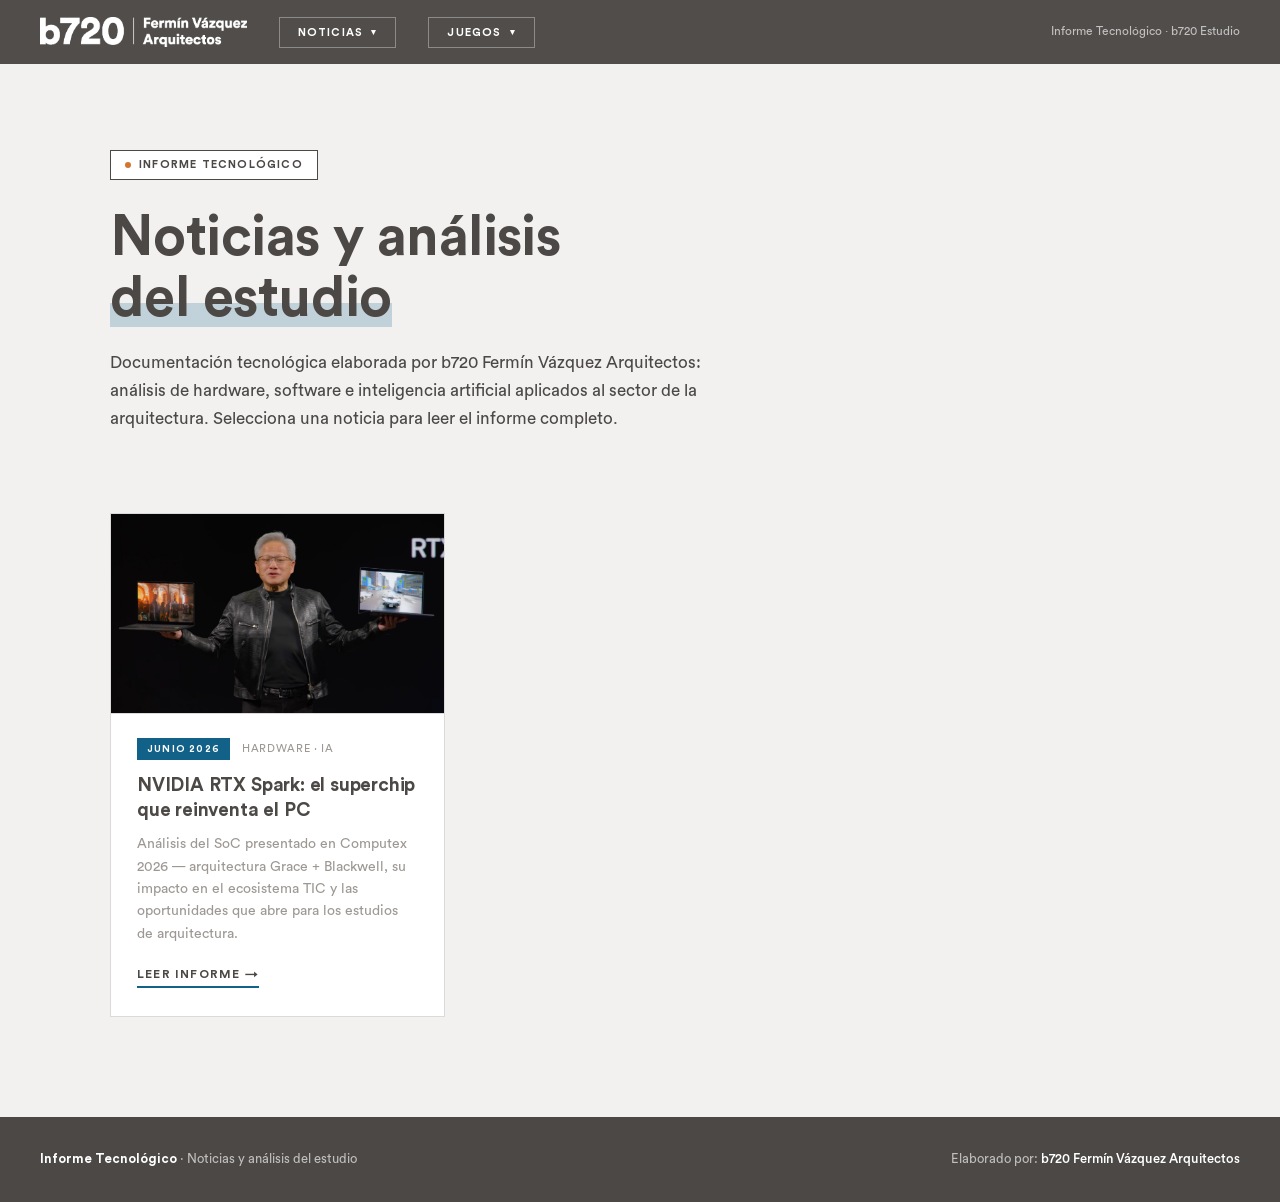
==== commit 863819ae: "Revision: acento azul del hub, mas preguntas faciles, PDF movil y pulidos - Hub: el acento usaba la " ====
--- a/index.html
+++ b/index.html
@@ -78,9 +78,9 @@
       color: var(--b720-text);
       margin-bottom: 18px;
     }
-    /* Resaltado tipo marcador, como los subrayados amarillos de b720.com */
+    /* Resaltado tipo marcador en Azul corporativo (translúcido para no tapar el texto) */
     .hub-header h1 span {
-      background: linear-gradient(transparent 58%, var(--b720-accent) 58%);
+      background: linear-gradient(transparent 58%, rgba(17, 97, 136, 0.22) 58%);
     }
     .hub-sub {
       font-size: clamp(15px, 2vw, 17px);
@@ -135,8 +135,8 @@
       font-weight: var(--b720-weight-bold);
       letter-spacing: var(--b720-tracking-label);
       text-transform: uppercase;
-      color: var(--b720-neutral-black);
-      background: var(--b720-accent);
+      color: var(--b720-blanco);
+      background: var(--b720-azul);
       padding: 3px 10px;
       border-radius: var(--b720-radius);
     }
@@ -168,10 +168,10 @@
       letter-spacing: var(--b720-tracking-label);
       text-transform: uppercase;
       color: var(--b720-text);
-      border-bottom: 2px solid var(--b720-accent);
+      border-bottom: 2px solid var(--b720-azul);
       padding-bottom: 2px;
     }
-    .news-card:hover .news-link { background: var(--b720-accent); }
+    .news-card:hover .news-link { background: var(--b720-azul); color: var(--b720-blanco); border-bottom-color: var(--b720-azul); }
 
     /* ─── FOOTER (Blanco sobre Neutral Black) ── */
     footer {
@@ -187,127 +187,11 @@
     }
     footer span { color: var(--b720-text-inverse); font-weight: 500; }
 
-    /* ─── MENÚ LATERAL (móvil, estilo b720.com) ─ */
-    .menu-btn {
-      display: none;
-      flex-direction: column;
-      justify-content: center;
-      gap: 5px;
-      width: 42px;
-      height: 42px;
-      padding: 9px;
-      background: none;
-      border: none;
-      cursor: pointer;
-    }
-    .menu-btn span {
-      display: block;
-      height: 2px;
-      width: 100%;
-      background: var(--b720-blanco);
-      border-radius: 2px;
-    }
-    .drawer-overlay {
-      position: fixed;
-      inset: 0;
-      z-index: 290;
-      background: rgba(75,72,70,.55);
-      backdrop-filter: blur(3px);
-      opacity: 0;
-      pointer-events: none;
-      transition: opacity .3s ease;
-    }
-    .drawer-overlay.show { opacity: 1; pointer-events: auto; }
-    .drawer {
-      position: fixed;
-      top: 0; right: 0; bottom: 0;
-      z-index: 295;
-      width: min(82vw, 340px);
-      background: var(--b720-bg-inverse);
-      color: var(--b720-text-inverse);
-      border-left: 1px solid rgba(255,255,255,.16);
-      transform: translateX(100%);
-      transition: transform .3s ease;
-      display: flex;
-      flex-direction: column;
-      overflow-y: auto;
-    }
-    .drawer.open { transform: translateX(0); }
-    .drawer-head {
-      display: flex;
-      align-items: center;
-      justify-content: space-between;
-      padding: 16px 20px;
-      border-bottom: 1px solid rgba(255,255,255,.16);
-      flex-shrink: 0;
-    }
-    .drawer-head img { height: 24px; width: auto; display: block; }
-    .drawer-close {
-      font-family: inherit;
-      background: none;
-      border: 1px solid rgba(255,255,255,.35);
-      color: var(--b720-text-inverse);
-      width: 34px;
-      height: 34px;
-      border-radius: 50%;
-      cursor: pointer;
-      font-size: 14px;
-      line-height: 1;
-    }
-    .drawer-nav { padding: 4px 0 32px; }
-    .drawer-group {
-      font-size: 10px;
-      font-weight: var(--b720-weight-bold);
-      letter-spacing: var(--b720-tracking-label);
-      text-transform: uppercase;
-      color: rgba(255,255,255,.6);
-      padding: 24px 24px 10px;
-    }
-    .drawer-nav a {
-      display: block;
-      padding: 13px 24px;
-      font-size: 15px;
-      font-weight: 500;
-      color: var(--b720-text-inverse);
-      line-height: 1.4;
-      border-left: 3px solid transparent;
-    }
-    .drawer-nav a:hover { background: rgba(255,255,255,.08); text-decoration: none; }
-    .drawer-nav a.active { border-left-color: var(--b720-accent); background: rgba(255,255,255,.05); }
-    .drawer-nav a span {
-      display: block;
-      font-size: 11px;
-      color: rgba(255,255,255,.6);
-      margin-top: 2px;
-    }
-    /* Juego retirado: visible pero sin enlace */
-    .drawer-nav .drawer-off {
-      display: block;
-      padding: 13px 24px;
-      font-size: 15px;
-      font-weight: 500;
-      line-height: 1.4;
-      color: rgba(255,255,255,.55);
-      opacity: .7;
-      cursor: not-allowed;
-      user-select: none;
-      border-left: 3px solid transparent;
-    }
-    .drawer-nav .drawer-off span {
-      display: block;
-      font-size: 11px;
-      margin-top: 2px;
-      letter-spacing: .06em;
-      text-transform: uppercase;
-    }
+    /* ─── MENÚ LATERAL: estilos compartidos en design-system/topbar.css ── */
 
     /* ─── MÓVIL / TABLET ─────────────────────── */
     html, body { overflow-x: clip; }
     @media (max-width: 700px) {
-      /* tamaños móviles de la topbar en design-system/topbar.css;
-         aquí solo lo propio del hub: ocultar nav y mostrar hamburguesa */
-      .topbar-nav { display: none; }
-      .menu-btn { display: flex; }
       .hub-header { padding: 120px 20px 36px; }
       .news-grid { padding: 10px 20px 70px; grid-template-columns: 1fr; }
       footer { padding: 24px 20px; }
@@ -497,7 +381,7 @@
   document.addEventListener('keydown', function (e) { if (e.key === 'Escape') cerrarDrawer(); });
 
   // Navegación fluida: fundido de salida antes de cambiar de página
-  var enlaces = Array.prototype.slice.call(document.querySelectorAll('.nav-dropdown a, .drawer-nav a'));
+  var enlaces = Array.prototype.slice.call(document.querySelectorAll('.nav-dropdown a, .drawer-nav a, a.news-card'));
   enlaces.forEach(function (link) {
     if (link.target === '_blank') return;
     link.addEventListener('click', function (e) {
--- a/design-system/topbar.css
+++ b/design-system/topbar.css
@@ -113,12 +113,129 @@
   color: var(--b720-text-muted);
 }
 
+/* ─── Menú lateral (móvil, estilo b720.com) ─────────────── */
+.menu-btn {
+  display: none;
+  flex-direction: column;
+  justify-content: center;
+  gap: 5px;
+  width: 42px;
+  height: 42px;
+  padding: 9px;
+  background: none;
+  border: none;
+  cursor: pointer;
+}
+.menu-btn span {
+  display: block;
+  height: 2px;
+  width: 100%;
+  background: var(--b720-blanco);
+  border-radius: 2px;
+}
+.drawer-overlay {
+  position: fixed;
+  inset: 0;
+  z-index: 290;
+  background: rgba(75,72,70,.55);
+  backdrop-filter: blur(3px);
+  opacity: 0;
+  pointer-events: none;
+  transition: opacity .3s ease;
+}
+.drawer-overlay.show { opacity: 1; pointer-events: auto; }
+.drawer {
+  position: fixed;
+  top: 0; right: 0; bottom: 0;
+  z-index: 295;
+  width: min(82vw, 340px);
+  background: var(--b720-bg-inverse);
+  font-family: var(--b720-font-base);
+  color: var(--b720-text-inverse);
+  border-left: 1px solid rgba(255,255,255,.16);
+  transform: translateX(100%);
+  transition: transform .3s ease;
+  display: flex;
+  flex-direction: column;
+  overflow-y: auto;
+}
+.drawer.open { transform: translateX(0); }
+.drawer-head {
+  display: flex;
+  align-items: center;
+  justify-content: space-between;
+  padding: 16px 20px;
+  border-bottom: 1px solid rgba(255,255,255,.16);
+  flex-shrink: 0;
+}
+.drawer-head img { height: 24px; width: auto; display: block; }
+.drawer-close {
+  font-family: inherit;
+  background: none;
+  border: 1px solid rgba(255,255,255,.35);
+  color: var(--b720-text-inverse);
+  width: 34px;
+  height: 34px;
+  border-radius: 50%;
+  cursor: pointer;
+  font-size: 14px;
+  line-height: 1;
+}
+.drawer-nav { padding: 4px 0 32px; }
+.drawer-group {
+  font-size: 10px;
+  font-weight: var(--b720-weight-bold);
+  letter-spacing: var(--b720-tracking-label);
+  text-transform: uppercase;
+  color: rgba(255,255,255,.6);
+  padding: 24px 24px 10px;
+}
+.drawer-nav a {
+  display: block;
+  padding: 13px 24px;
+  font-size: 15px;
+  font-weight: 500;
+  color: var(--b720-text-inverse);
+  line-height: 1.4;
+  border-left: 3px solid transparent;
+  text-decoration: none;
+}
+.drawer-nav a:hover { background: rgba(255,255,255,.08); text-decoration: none; }
+.drawer-nav a.active { border-left-color: var(--b720-blanco); background: rgba(255,255,255,.05); }
+.drawer-nav a span {
+  display: block;
+  font-size: 11px;
+  color: rgba(255,255,255,.6);
+  margin-top: 2px;
+}
+/* Juego retirado: visible pero sin enlace */
+.drawer-nav .drawer-off {
+  display: block;
+  padding: 13px 24px;
+  font-size: 15px;
+  font-weight: 500;
+  line-height: 1.4;
+  color: rgba(255,255,255,.55);
+  opacity: .7;
+  cursor: not-allowed;
+  user-select: none;
+  border-left: 3px solid transparent;
+}
+.drawer-nav .drawer-off span {
+  display: block;
+  font-size: 11px;
+  margin-top: 2px;
+  letter-spacing: .06em;
+  text-transform: uppercase;
+}
+
 /* ─── Móvil / tablet ────────────────────────────────────── */
 @media (max-width: 700px) {
   .topbar { padding: 0 16px; }
   .topbar-left { gap: 14px; }
   .topbar-brand img { height: 24px; }
   .topbar-meta { display: none; }
-  /* En páginas sin drawer (juegos) el desplegable ocupa el ancho */
-  .nav-dropdown { position: fixed; top: 64px; left: 12px; right: 12px; min-width: 0; }
-}
+  /* Los desplegables se sustituyen por el menú lateral */
+  .topbar-nav { display: none; }
+  .menu-btn { display: flex; }
+}
